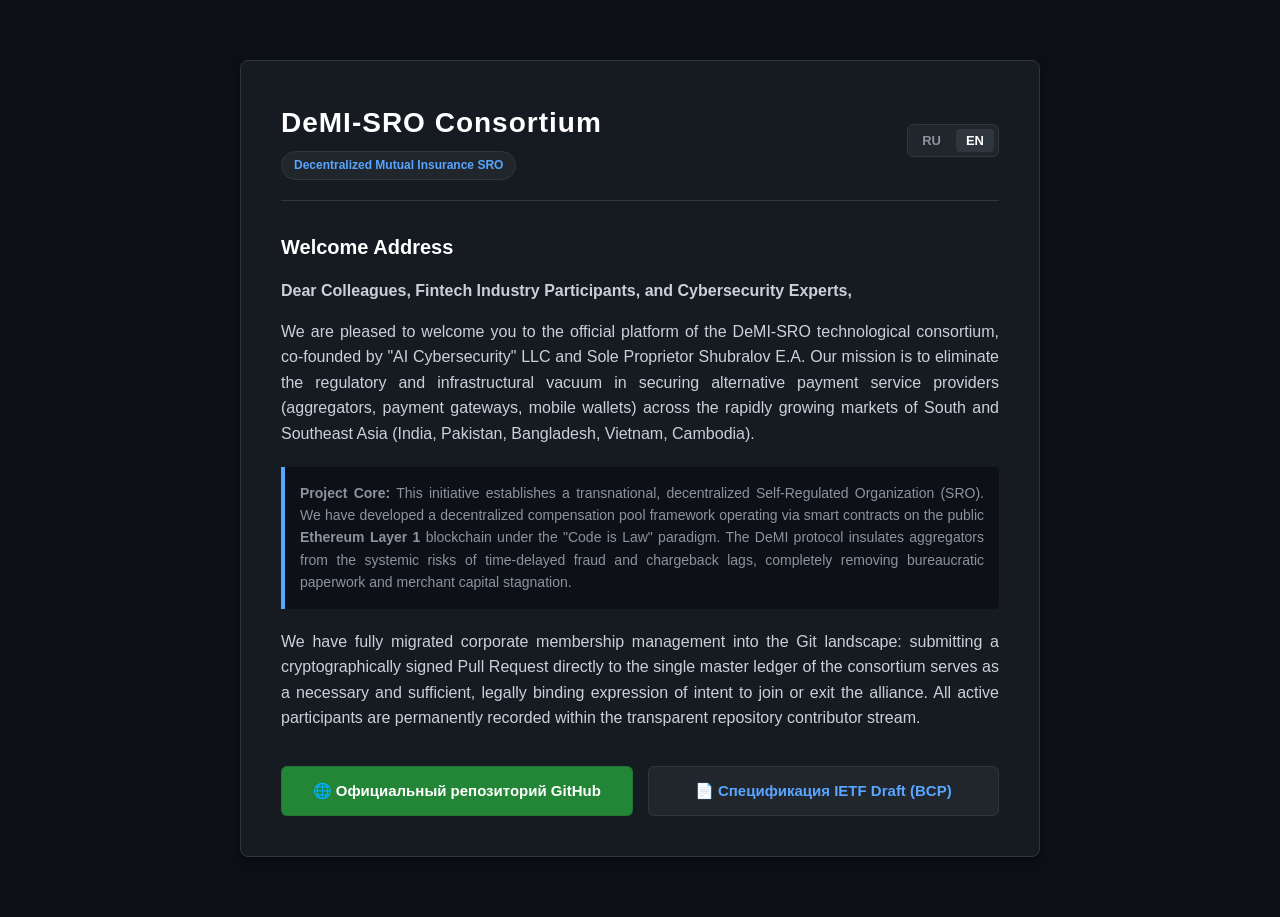
==== index.html @ e3603376 "Update index.html" ====
<!DOCTYPE html>
<html lang="ru">
<head>
    <meta charset="UTF-8">
    <meta name="viewport" content="width=device-width, initial-scale=1.0">
    <title>DeMI-SRO Consortium | Международное Блокчейн-СРО альтернативных платежей</title>
    <style>
        :root {
            --bg-color: #0d1117;
            --surface-color: #161b22;
            --border-color: #30363d;
            --text-main: #c9d1d9;
            --text-muted: #8b949e;
            --accent-color: #58a6ff;
            --accent-success: #238636;
        }

        * {
            box-sizing: border-box;
            margin: 0;
            padding: 0;
        }

        body {
            font-family: -apple-system, BlinkMacSystemFont, "Segoe UI", Helvetica, Arial, sans-serif;
            background-color: var(--bg-color);
            color: var(--text-main);
            line-height: 1.6;
            padding: 20px;
        }

        .container {
            max-width: 800px;
            margin: 40px auto;
            background-color: var(--surface-color);
            border: 1px solid var(--border-color);
            border-radius: 8px;
            padding: 40px;
            box-shadow: 0 4px 12px rgba(0, 0, 0, 0.5);
        }

        header {
            border-bottom: 1px solid var(--border-color);
            padding-bottom: 20px;
            margin-bottom: 30px;
            display: flex;
            justify-content: space-between;
            align-items: center;
            flex-wrap: wrap;
            gap: 15px;
        }

        .header-title {
            text-align: left;
        }

        .logo {
            font-size: 28px;
            font-weight: 700;
            color: #fff;
            letter-spacing: 1px;
            margin-bottom: 5px;
        }

        .badge {
            display: inline-block;
            background-color: #21262d;
            border: 1px solid var(--border-color);
            padding: 4px 12px;
            border-radius: 20px;
            font-size: 12px;
            color: var(--accent-color);
            font-weight: 600;
        }

        .lang-switch-container {
            display: flex;
            gap: 5px;
            background-color: #21262d;
            padding: 4px;
            border-radius: 6px;
            border: 1px solid var(--border-color);
        }

        .lang-btn {
            background: none;
            border: none;
            color: var(--text-muted);
            padding: 4px 10px;
            font-size: 13px;
            font-weight: 600;
            cursor: pointer;
            border-radius: 4px;
            transition: background-color 0.2s, color 0.2s;
        }

        .lang-btn.active {
            background-color: var(--border-color);
            color: #fff;
        }

        h2 {
            color: #fff;
            margin-top: 25px;
            margin-bottom: 15px;
            font-size: 20px;
        }

        p {
            color: var(--text-main);
            margin-bottom: 15px;
            text-align: justify;
        }

        .highlight-box {
            background-color: #0d1117;
            border-left: 4px solid var(--accent-color);
            padding: 15px;
            margin: 20px 0;
            border-radius: 0 4px 4px 0;
        }

        .highlight-box p {
            margin-bottom: 0;
            font-size: 14px;
            color: var(--text-muted);
        }

        .button-group {
            display: flex;
            gap: 15px;
            margin-top: 35px;
            flex-wrap: wrap;
        }

        .btn {
            display: inline-flex;
            align-items: center;
            justify-content: center;
            padding: 12px 24px;
            border-radius: 6px;
            font-size: 15px;
            font-weight: 600;
            text-decoration: none;
            transition: background-color 0.2s, border-color 0.2s;
            flex: 1;
            min-width: 200px;
        }

        .btn-primary {
            background-color: var(--accent-success);
            color: #fff;
            border: 1px solid rgba(27, 31, 36, 0.15);
        }

        .btn-primary:hover {
            background-color: #2ea44f;
        }

        .btn-secondary {
            background-color: #21262d;
            color: var(--accent-color);
            border: 1px solid var(--border-color);
        }

        .btn-secondary:hover {
            background-color: #30363d;
            border-color: #8b949e;
        }

        footer {
            margin-top: 40px;
            border-top: 1px solid var(--border-color);
            padding-top: 20px;
            font-size: 12px;
            color: var(--text-muted);
            text-align: center;
        }

        /* Классы для управления отображением языков */
        .lang-section {
            display: none;
        }
        
        .lang-section.active-content {
            display: block;
        }
    </style>
</head>
<body>

    <div class="container">
        <header>
            <div class="header-title">
                <div class="logo">DeMI-SRO Consortium</div>
                <div class="badge" id="badge-text">Decentralized Mutual Insurance SRO</div>
            </div>
            <div class="lang-switch-container">
                <button class="lang-btn active" onclick="setLanguage('ru')">RU</button>
                <button class="lang-btn" onclick="setLanguage('en')">EN</button>
            </div>
        </header>

        <!-- РУССКАЯ ВЕРСИЯ -->
        <div id="content-ru" class="lang-section active-content">
            <section>
                <h2>Приветственное обращение</h2>
                <p><strong>Уважаемые коллеги, участники финтех-рынка и эксперты по кибербезопасности!</strong></p>
                <p>Мы рады приветствовать вас на официальном ресурсе технологического консорциума DeMI-SRO, созданного совместными усилиями ООО «ИИ Кибербезопасность» и ИП Шубралова Е.А. Наша цель — ликвидировать регуляторный и инфраструктурный вакуум в сфере обеспечения безопасности альтернативных платежных провайдеров (агрегаторов, платежных шлюзов, мобильных кошельков) на быстрорастущих рынках Южной и Юго-Восточной Азии (Индия, Пакистан, Бангладеш, Вьетнам, Камбоджа).</p>
                
                <div class="highlight-box">
                    <p><strong>Суть проекта:</strong> Наша инициатива представляет собой транснациональный аналог технологического СРО (Саморегулируемой Организации). Мы разработали децентрализованную модель компенсационного фонда, функционирующую на базе смарт-контрактов публичного блокчейна <strong>Ethereum Layer 1</strong> в рамках парадигмы «Код есть Закон». Протокол DeMI защищает агрегаторы от временных рисков отложенного фрода и чарджбэков, исключая необходимость в бюрократическом бумажном документообороте или замораживании оборотного капитала мерчантов.</p>
                </div>
                
                <p>Мы полностью перенесли корпоративное управление членством в СРО в плоскость Git-технологий: направление криптографически подписанного Pull Request в единый линейный реестр консорциума является достаточным и юридически обязывающим действием для вступления или выхода из альянса. Все участники автоматически фиксируются в прозрачном списке контрибьюторов проекта.</p>
            </section>

            <div class="button-group">
                <a href="https://github.com" class="btn btn-primary" target="_blank">🌐 Официальный репозиторий GitHub</a>
                <a href="draft-shubralov-demi-sro-payment-security-01.txt" class="btn btn-secondary" target="_blank">📄 Спецификация IETF Draft (BCP)</a>
            </div>

            <footer>
                <p>© 2026 DeMI-SRO Consortium. Создано учредителями: ООО "ИИ Кибербезопасность" & ИП Шубралов Е.А.</p>
                <p style="font-size: 11px; margin-top: 5px;">Управление контуром Zero-Trust: MPLS VPN | Satellite Mesh Infrastructure</p>
            </footer>
        </div>

        <!-- АНГЛИЙСКАЯ ВЕРСИЯ -->
        <div id="content-en" class="lang-section">
            <section>
                <h2>Welcome Address</h2>
                <p><strong>Dear Colleagues, Fintech Industry Participants, and Cybersecurity Experts,</strong></p>
                <p>We are pleased to welcome you to the official platform of the DeMI-SRO technological consortium, co-founded by "AI Cybersecurity" LLC and Sole Proprietor Shubralov E.A. Our mission is to eliminate the regulatory and infrastructural vacuum in securing alternative payment service providers (aggregators, payment gateways, mobile wallets) across the rapidly growing markets of South and Southeast Asia (India, Pakistan, Bangladesh, Vietnam, Cambodia).</p>
                
                <div class="highlight-box">
                    <p><strong>Project Core:</strong> This initiative establishes a transnational, decentralized Self-Regulated Organization (SRO). We have developed a decentralized compensation pool framework operating via smart contracts on the public <strong>Ethereum Layer 1</strong> blockchain under the "Code is Law" paradigm. The DeMI protocol insulates aggregators from the systemic risks of time-delayed fraud and chargeback lags, completely removing bureaucratic paperwork and merchant capital stagnation.</p>
                </div>
                
                <p>We have fully migrated corporate membership management into the Git landscape: submitting a cryptographically signed Pull Request directly to the single master ledger of the consortium serves as a necessary and sufficient, legally binding expression of intent to join or exit the alliance. All active participants are permanently recorded within the transparent repository contributor stream.</p>
            </section>

        <div class="button-group">
            <a href="https://github.com" class="btn btn-primary" target="_blank">🌐 Официальный репозиторий GitHub</a>
            <a href="draft-shubralov-demi-sro-payment-security-01.txt" class="btn btn-secondary" target="_blank">📄 Спецификация IETF Draft (BCP)</a>
        </div>
    <script>
        function setLanguage(lang) {
            // 1. Сохраняем выбранный язык в localStorage
            localStorage.setItem('demi_lang', lang);

            // 2. Скрываем/показываем языковые блоки
            document.querySelectorAll('.lang-section').forEach(el => {
                el.classList.remove('active-content');
            });
            document.getElementById('content-' + lang).classList.add('active-content');

            // 3. Переключаем подсветку кнопок RU/EN в шапке
            document.querySelectorAll('.lang-btn').forEach(btn => {
                if (btn.textContent.toLowerCase() === lang) {
                    btn.classList.add('active');
                } else {
                    btn.classList.remove('active');
                }
            });

            // 4. Корректируем системный атрибут lang для поисковых роботов
            document.documentElement.lang = lang;
        }

        // Логика инициализации при первой загрузке страницы
        window.addEventListener('DOMContentLoaded', () => {
            let savedLang = localStorage.getItem('demi_lang');
            
            // Если язык не сохранен, считываем настройки локали операционной системы пользователя
            if (!savedLang) {
                const browserLang = navigator.language || navigator.userLanguage;
                savedLang = browserLang.startsWith('en') ? 'en' : 'ru';
            }
            
            // Активируем нужный языковой контур
            setLanguage(savedLang);
        });
    </script>
</body>
</html>
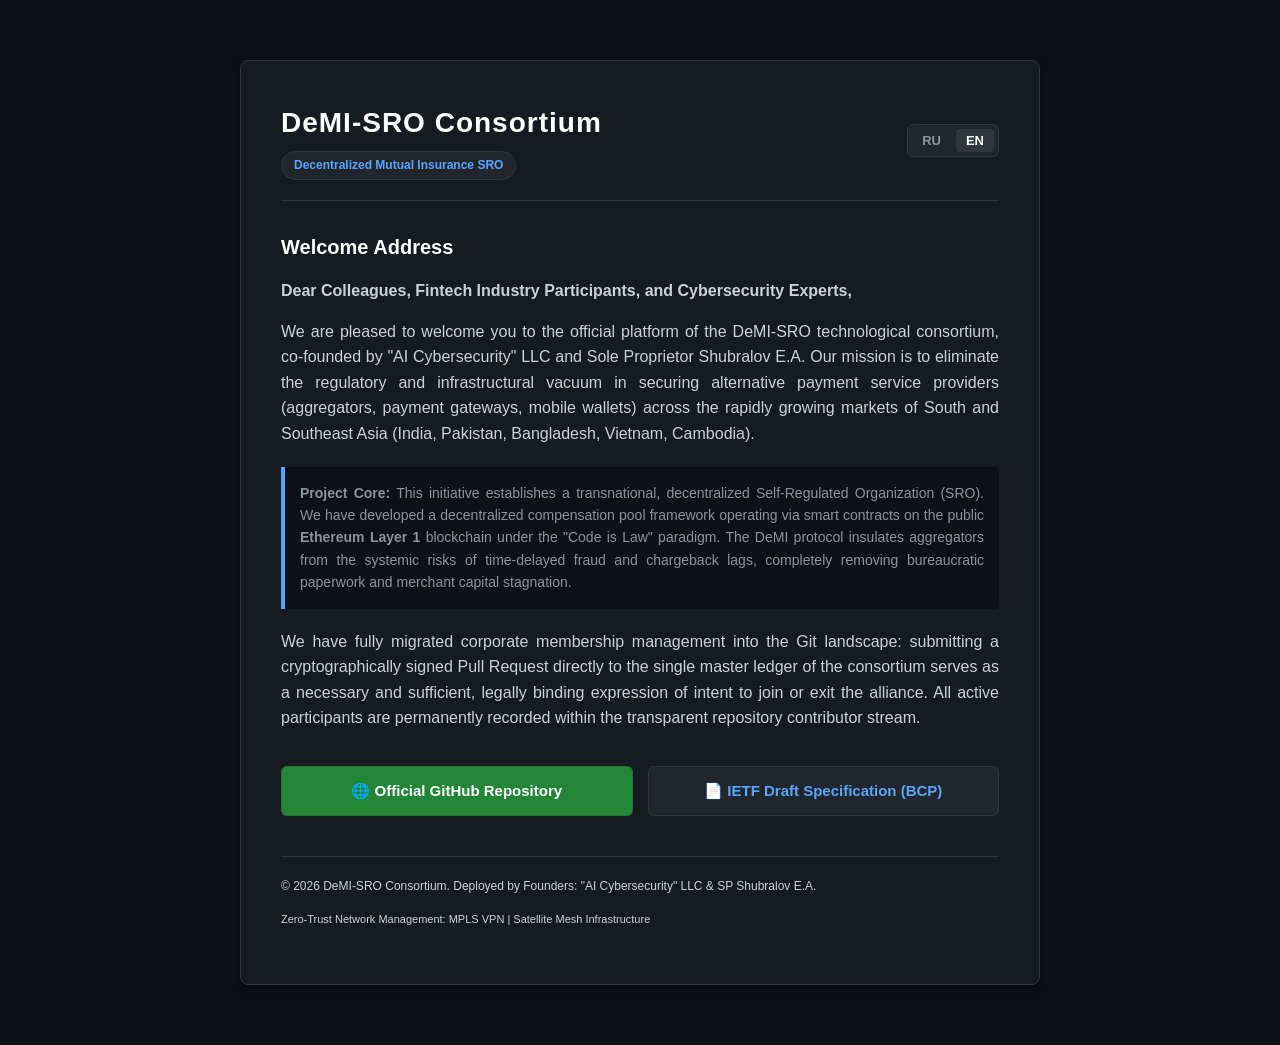
==== commit 43008efc: "Update index.html" ====
--- a/index.html
+++ b/index.html
@@ -239,12 +239,15 @@
                 
                 <p>We have fully migrated corporate membership management into the Git landscape: submitting a cryptographically signed Pull Request directly to the single master ledger of the consortium serves as a necessary and sufficient, legally binding expression of intent to join or exit the alliance. All active participants are permanently recorded within the transparent repository contributor stream.</p>
             </section>
-
         <div class="button-group">
-            <a href="https://github.com" class="btn btn-primary" target="_blank">🌐 Официальный репозиторий GitHub</a>
-            <a href="draft-shubralov-demi-sro-payment-security-01.txt" class="btn btn-secondary" target="_blank">📄 Спецификация IETF Draft (BCP)</a>
+            <a href="https://github.com" class="btn btn-primary" target="_blank">🌐 Official GitHub Repository</a>
+            <a href="draft-shubralov-demi-sro-payment-security-01.txt" class="btn btn-secondary" target="_blank">📄 IETF Draft Specification (BCP)</a>
         </div>
-    <script>
+        <footer>
+            <p>© 2026 DeMI-SRO Consortium. Deployed by Founders: "AI Cybersecurity" LLC & SP Shubralov E.A.</p>
+            <p style="font-size: 11px; margin-top: 5px;">Zero-Trust Network Management: MPLS VPN | Satellite Mesh Infrastructure</p>
+        </footer>            
+            <script>
         function setLanguage(lang) {
             // 1. Сохраняем выбранный язык в localStorage
             localStorage.setItem('demi_lang', lang);
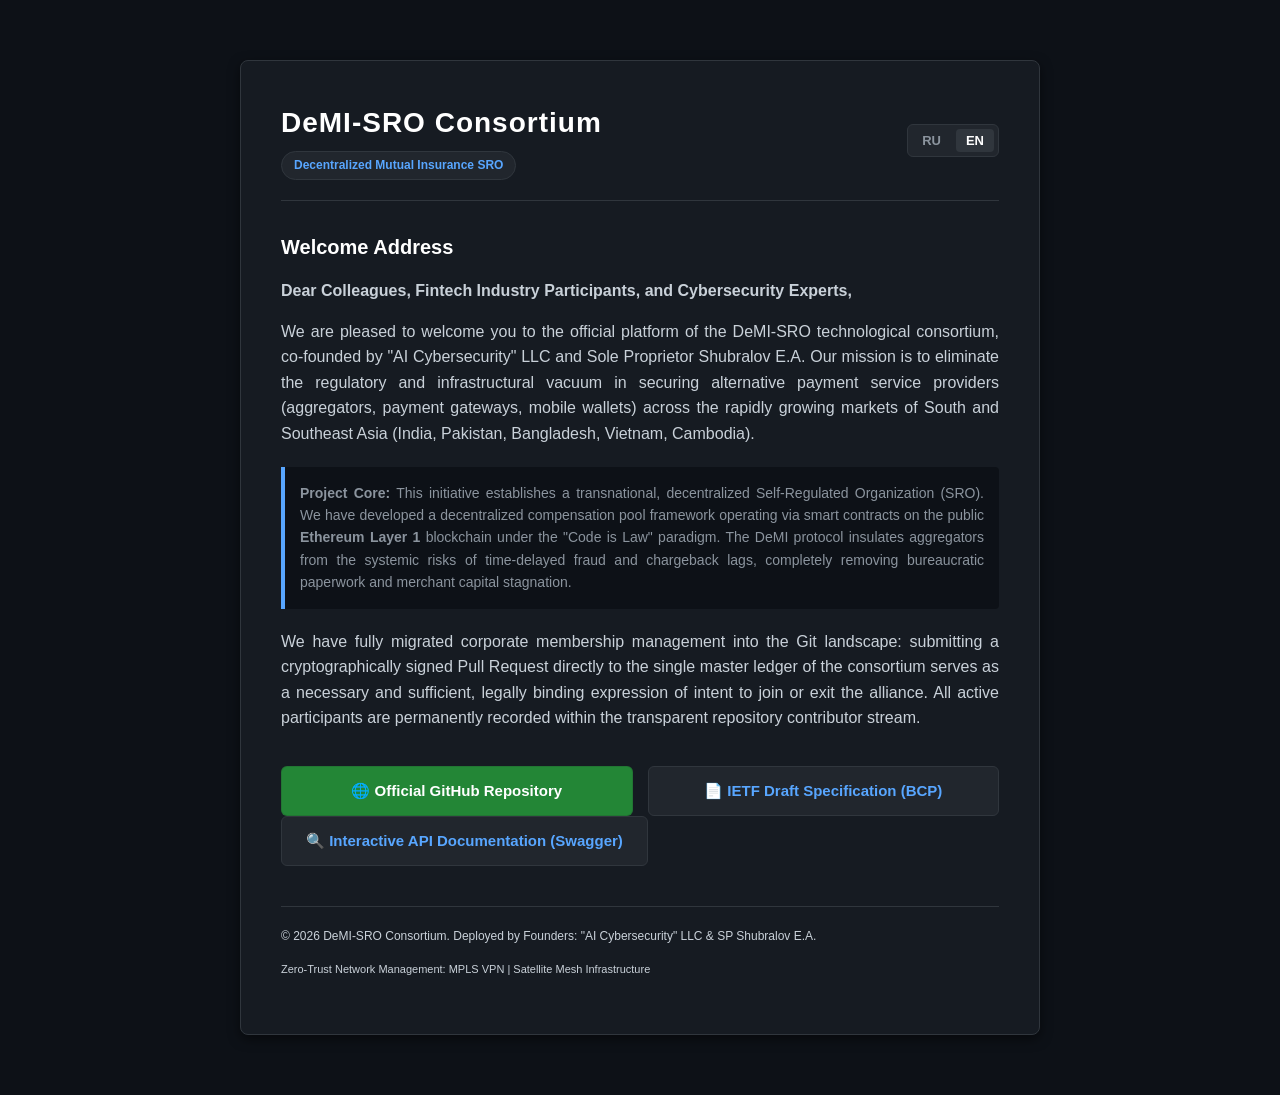
==== commit d9668770: "Update index.html" ====
--- a/index.html
+++ b/index.html
@@ -219,7 +219,7 @@
                 <a href="https://github.com" class="btn btn-primary" target="_blank">🌐 Официальный репозиторий GitHub</a>
                 <a href="draft-shubralov-demi-sro-payment-security-01.txt" class="btn btn-secondary" target="_blank">📄 Спецификация IETF Draft (BCP)</a>
             </div>
-
+            <a href="api.html" class="btn btn-secondary">🔍 Интерактивная документация API (Swagger)</a>
             <footer>
                 <p>© 2026 DeMI-SRO Consortium. Создано учредителями: ООО "ИИ Кибербезопасность" & ИП Шубралов Е.А.</p>
                 <p style="font-size: 11px; margin-top: 5px;">Управление контуром Zero-Trust: MPLS VPN | Satellite Mesh Infrastructure</p>
@@ -239,14 +239,15 @@
                 
                 <p>We have fully migrated corporate membership management into the Git landscape: submitting a cryptographically signed Pull Request directly to the single master ledger of the consortium serves as a necessary and sufficient, legally binding expression of intent to join or exit the alliance. All active participants are permanently recorded within the transparent repository contributor stream.</p>
             </section>
-        <div class="button-group">
-            <a href="https://github.com" class="btn btn-primary" target="_blank">🌐 Official GitHub Repository</a>
-            <a href="draft-shubralov-demi-sro-payment-security-01.txt" class="btn btn-secondary" target="_blank">📄 IETF Draft Specification (BCP)</a>
-        </div>
-        <footer>
-            <p>© 2026 DeMI-SRO Consortium. Deployed by Founders: "AI Cybersecurity" LLC & SP Shubralov E.A.</p>
-            <p style="font-size: 11px; margin-top: 5px;">Zero-Trust Network Management: MPLS VPN | Satellite Mesh Infrastructure</p>
-        </footer>            
+            <div class="button-group">
+                <a href="https://github.com" class="btn btn-primary" target="_blank">🌐 Official GitHub Repository</a>
+                <a href="draft-shubralov-demi-sro-payment-security-01.txt" class="btn btn-secondary" target="_blank">📄 IETF Draft Specification (BCP)</a>
+            </div>
+            <a href="api.html" class="btn btn-secondary">🔍 Interactive API Documentation (Swagger)</a>
+            <footer>
+                <p>© 2026 DeMI-SRO Consortium. Deployed by Founders: "AI Cybersecurity" LLC & SP Shubralov E.A.</p>
+                <p style="font-size: 11px; margin-top: 5px;">Zero-Trust Network Management: MPLS VPN | Satellite Mesh Infrastructure</p>
+            </footer>            
             <script>
         function setLanguage(lang) {
             // 1. Сохраняем выбранный язык в localStorage
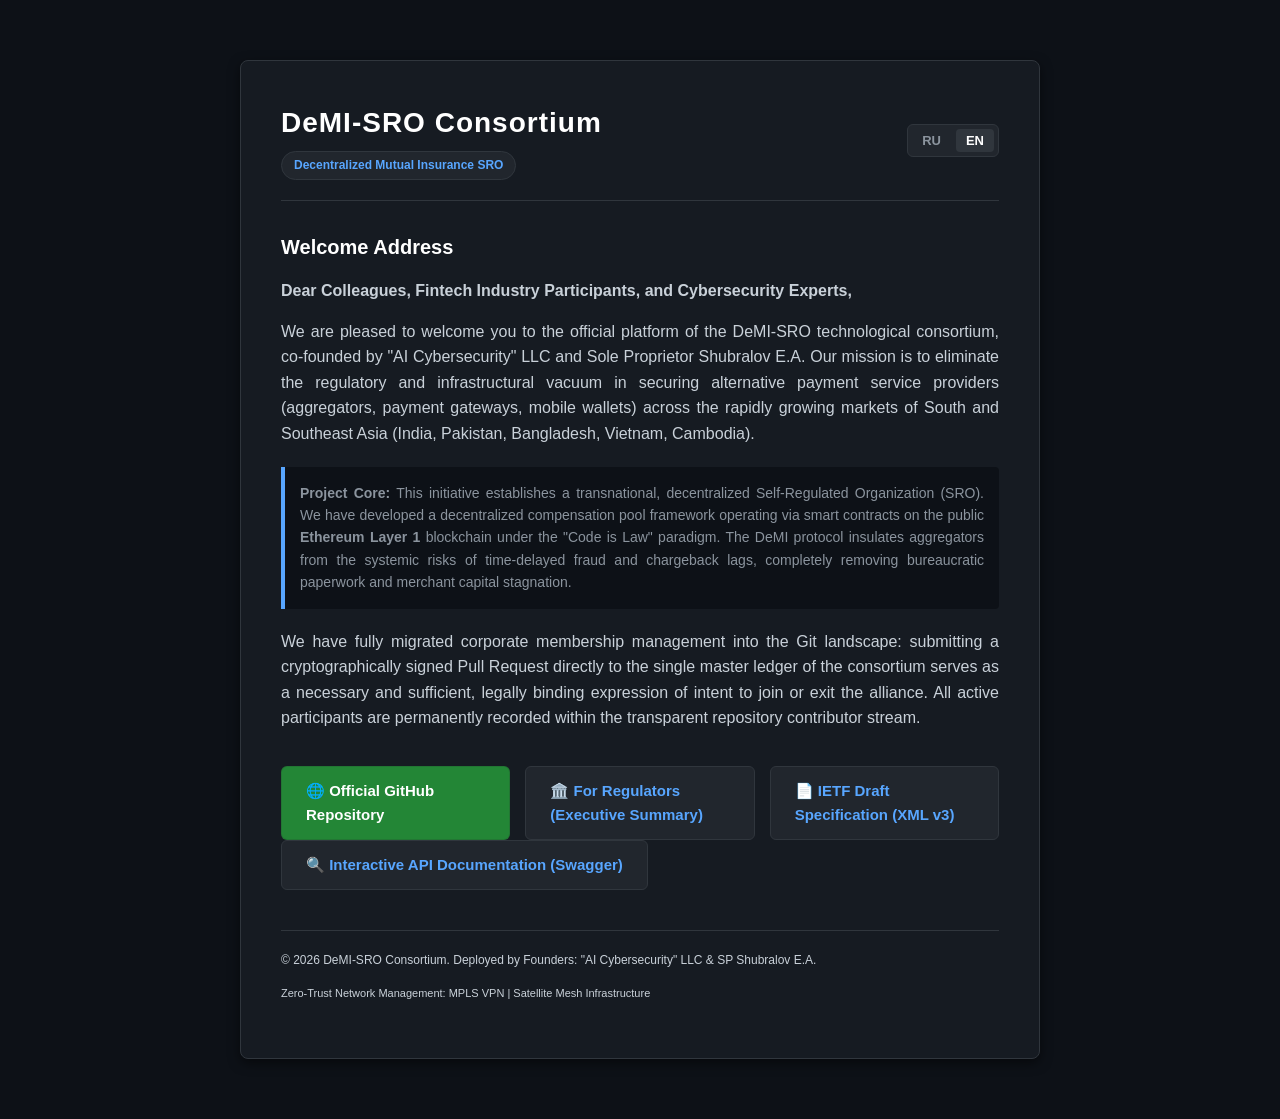
==== commit b3a6b2b0: "Update index.html" ====
--- a/index.html
+++ b/index.html
@@ -217,7 +217,8 @@
 
             <div class="button-group">
                 <a href="https://github.com" class="btn btn-primary" target="_blank">🌐 Официальный репозиторий GitHub</a>
-                <a href="draft-shubralov-demi-sro-payment-security-01.txt" class="btn btn-secondary" target="_blank">📄 Спецификация IETF Draft (BCP)</a>
+                <a href="DeMI_SRO_Executive_Summary_RU.txt" class="btn btn-secondary" download>🏛️ Для регуляторов (Executive Summary)</a>
+                <a href="draft-shubralov-demi-sro-payment-security-00.xml" class="btn btn-secondary" target="_blank">📄 Спецификация IETF Draft (XML v3)</a>
             </div>
             <a href="api.html" class="btn btn-secondary">🔍 Интерактивная документация API (Swagger)</a>
             <footer>
@@ -241,7 +242,8 @@
             </section>
             <div class="button-group">
                 <a href="https://github.com" class="btn btn-primary" target="_blank">🌐 Official GitHub Repository</a>
-                <a href="draft-shubralov-demi-sro-payment-security-01.txt" class="btn btn-secondary" target="_blank">📄 IETF Draft Specification (BCP)</a>
+                <a href="DeMI_SRO_Executive_Summary_EN.txt" class="btn btn-secondary" download>🏛️ For Regulators (Executive Summary)</a>
+                <a href="draft-shubralov-demi-sro-payment-security-00.xml" class="btn btn-secondary" target="_blank">📄 IETF Draft Specification (XML v3)</a>
             </div>
             <a href="api.html" class="btn btn-secondary">🔍 Interactive API Documentation (Swagger)</a>
             <footer>
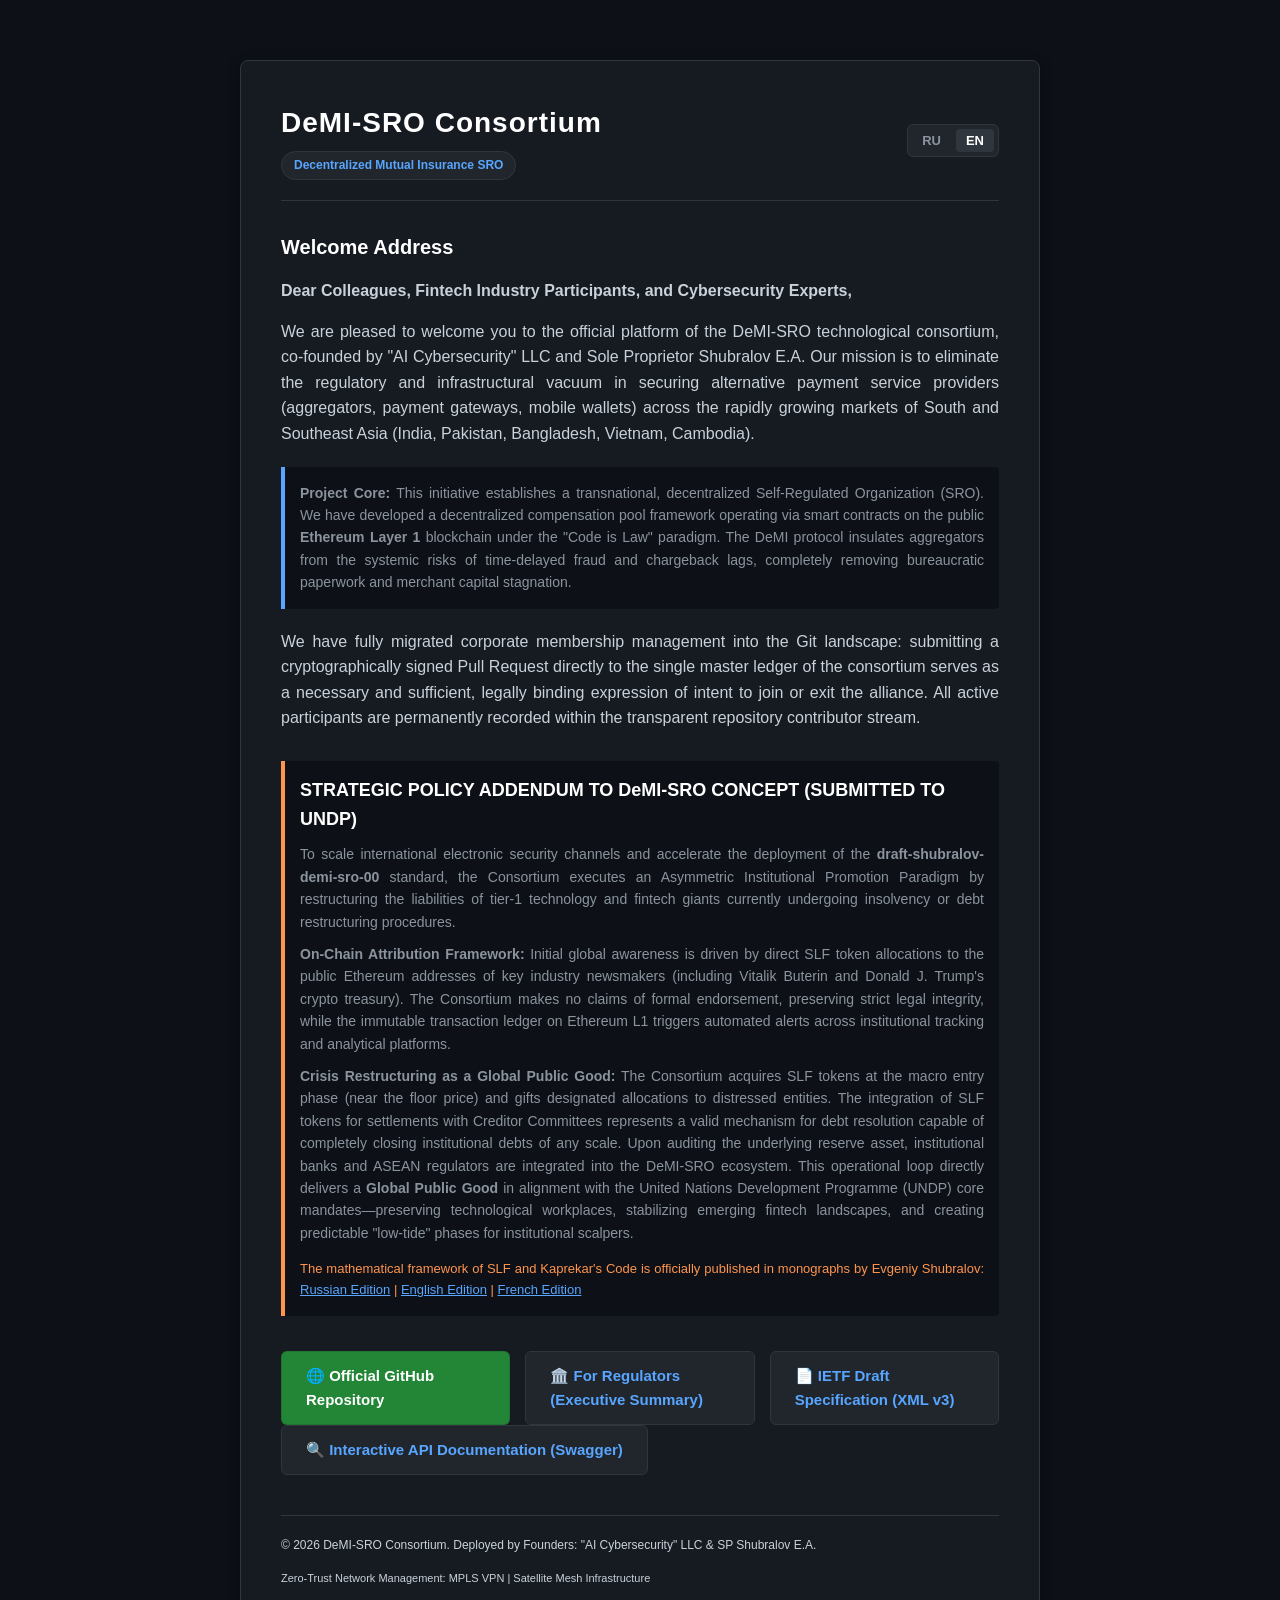
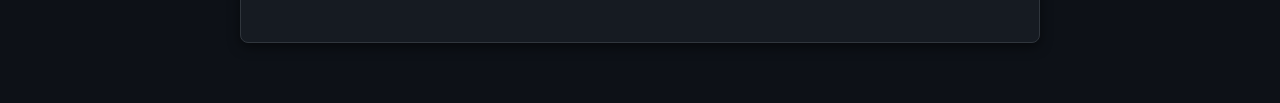
==== commit 58f52478: "Update index.html" ====
--- a/index.html
+++ b/index.html
@@ -213,8 +213,28 @@
                 </div>
                 
                 <p>Мы полностью перенесли корпоративное управление членством в СРО в плоскость Git-технологий: направление криптографически подписанного Pull Request в единый линейный реестр консорциума является достаточным и юридически обязывающим действием для вступления или выхода из альянса. Все участники автоматически фиксируются в прозрачном списке контрибьюторов проекта.</p>
+                <div class="highlight-box" style="border-left-color: #ff944d; margin-top: 30px;">
+                    <h3 style="color: #ffffff; margin-bottom: 10px; font-size: 18px;">СТРАТЕГИЧЕСКОЕ ДОПОЛНЕНИЕ К КОНЦЕПЦИИ DeMI-SRO (НАПРАВЛЕНО В ПРООН / UNDP)</h3>
+                    <p style="text-align: justify; font-size: 14px; color: var(--text-muted);">
+                        В целях масштабирования международной безопасности и ускорения глобального внедрения стандарта 
+                        <strong>draft-shubralov-demi-sro-00</strong>, консорциум реализует Парадигму асимметричного институционального продвижения 
+                        через урегулирование долговых обязательств крупнейших игроков финтех- и ИТ-рынков, находящихся в процедуре банкротства или предбанкротного состояния.
+                    </p>
+                    <p style="text-align: justify; font-size: 14px; color: var(--text-muted); margin-top: 10px;">
+                        <strong>Механизм ончейн-атрибуции:</strong> Первоначальный информационный фон сформирован путем прямой отправки токенов SLF на публичные Ethereum-адреса верифицированных лидеров индустрии (включая Виталика Бутерина и фонд Дональда Трампа). Консорциум не заявляет о наличии формальных соглашений с данными лицами, обеспечивая абсолютную юридическую чистоту, при этом неизменяемый след транзакций в сети Ethereum L1 выступает прозрачным триггером для систем аналитики и крупных инвестфондов.
+                    </p>
+                    <p style="text-align: justify; font-size: 14px; color: var(--text-muted); margin-top: 10px;">
+                        <strong>Антикризисное урегулирование как Общественное Благо:</strong> Консорциум приобретает токены SLF на этапе минимальной цены (у пола) и безвозмездно передает целевой объем активов компаниям-банкротам. Включение токенов SLF в конкурсную массу для расчетов с Комитетом Кредиторов — это легитимный инструмент закрытия долговых обязательств любого масштаба. Запрашивая аудит резервного актива, крупнейшие банки-кредиторы и регуляторы стран ASEAN вовлекаются в экосистему DeMI-SRO. Данный процесс напрямую генерирует <strong>глобальное общественное благо (Global Public Good)</strong> в соответствии с мандатом Программы развития ООН (ПРООН), защищая рабочие места, стабилизируя финансовую систему развивающихся стран и открывая фазы «отлива» для заработка институциональных скальперов.
+                    </p>
+                    <p style="font-size: 13px; margin-top: 15px; color: #ff944d;">
+                        Фундаментальная математическая модель токеномики SLF («Код Капрекара») официально опубликована в монографиях автора Evgeniy Shubralov: 
+                        <a href="https://litres.ru" target="_blank" style="color: var(--accent-color); text-decoration: underline;">Русское издание</a> | 
+                        <a href="https://litres.ru" target="_blank" style="color: var(--accent-color); text-decoration: underline;">English Edition</a> | 
+                        <a href="https://litres.ru" target="_blank" style="color: var(--accent-color); text-decoration: underline;">Édition Française</a>
+                    </p>
+                </div>
+
             </section>
-
             <div class="button-group">
                 <a href="https://github.com" class="btn btn-primary" target="_blank">🌐 Официальный репозиторий GitHub</a>
                 <a href="DeMI_SRO_Executive_Summary_RU.txt" class="btn btn-secondary" download>🏛️ Для регуляторов (Executive Summary)</a>
@@ -239,6 +259,27 @@
                 </div>
                 
                 <p>We have fully migrated corporate membership management into the Git landscape: submitting a cryptographically signed Pull Request directly to the single master ledger of the consortium serves as a necessary and sufficient, legally binding expression of intent to join or exit the alliance. All active participants are permanently recorded within the transparent repository contributor stream.</p>
+                <div class="highlight-box" style="border-left-color: #ff944d; margin-top: 30px;">
+                    <h3 style="color: #ffffff; margin-bottom: 10px; font-size: 18px;">STRATEGIC POLICY ADDENDUM TO DeMI-SRO CONCEPT (SUBMITTED TO UNDP)</h3>
+                    <p style="text-align: justify; font-size: 14px; color: var(--text-muted);">
+                        To scale international electronic security channels and accelerate the deployment of the 
+                        <strong>draft-shubralov-demi-sro-00</strong> standard, the Consortium executes an Asymmetric Institutional Promotion Paradigm 
+                        by restructuring the liabilities of tier-1 technology and fintech giants currently undergoing insolvency or debt restructuring procedures.
+                    </p>
+                    <p style="text-align: justify; font-size: 14px; color: var(--text-muted); margin-top: 10px;">
+                        <strong>On-Chain Attribution Framework:</strong> Initial global awareness is driven by direct SLF token allocations to the public Ethereum addresses of key industry newsmakers (including Vitalik Buterin and Donald J. Trump's crypto treasury). The Consortium makes no claims of formal endorsement, preserving strict legal integrity, while the immutable transaction ledger on Ethereum L1 triggers automated alerts across institutional tracking and analytical platforms.
+                    </p>
+                    <p style="text-align: justify; font-size: 14px; color: var(--text-muted); margin-top: 10px;">
+                        <strong>Crisis Restructuring as a Global Public Good:</strong> The Consortium acquires SLF tokens at the macro entry phase (near the floor price) and gifts designated allocations to distressed entities. The integration of SLF tokens for settlements with Creditor Committees represents a valid mechanism for debt resolution capable of completely closing institutional debts of any scale. Upon auditing the underlying reserve asset, institutional banks and ASEAN regulators are integrated into the DeMI-SRO ecosystem. This operational loop directly delivers a <strong>Global Public Good</strong> in alignment with the United Nations Development Programme (UNDP) core mandates—preserving technological workplaces, stabilizing emerging fintech landscapes, and creating predictable "low-tide" phases for institutional scalpers.
+                    </p>
+                    <p style="font-size: 13px; margin-top: 15px; color: #ff944d;">
+                        The mathematical framework of SLF and Kaprekar's Code is officially published in monographs by Evgeniy Shubralov: 
+                        <a href="https://litres.ru" target="_blank" style="color: var(--accent-color); text-decoration: underline;">Russian Edition</a> | 
+                        <a href="https://litres.ru" target="_blank" style="color: var(--accent-color); text-decoration: underline;">English Edition</a> | 
+                        <a href="https://litres.ru" target="_blank" style="color: var(--accent-color); text-decoration: underline;">French Edition</a>
+                    </p>
+                </div>
+
             </section>
             <div class="button-group">
                 <a href="https://github.com" class="btn btn-primary" target="_blank">🌐 Official GitHub Repository</a>
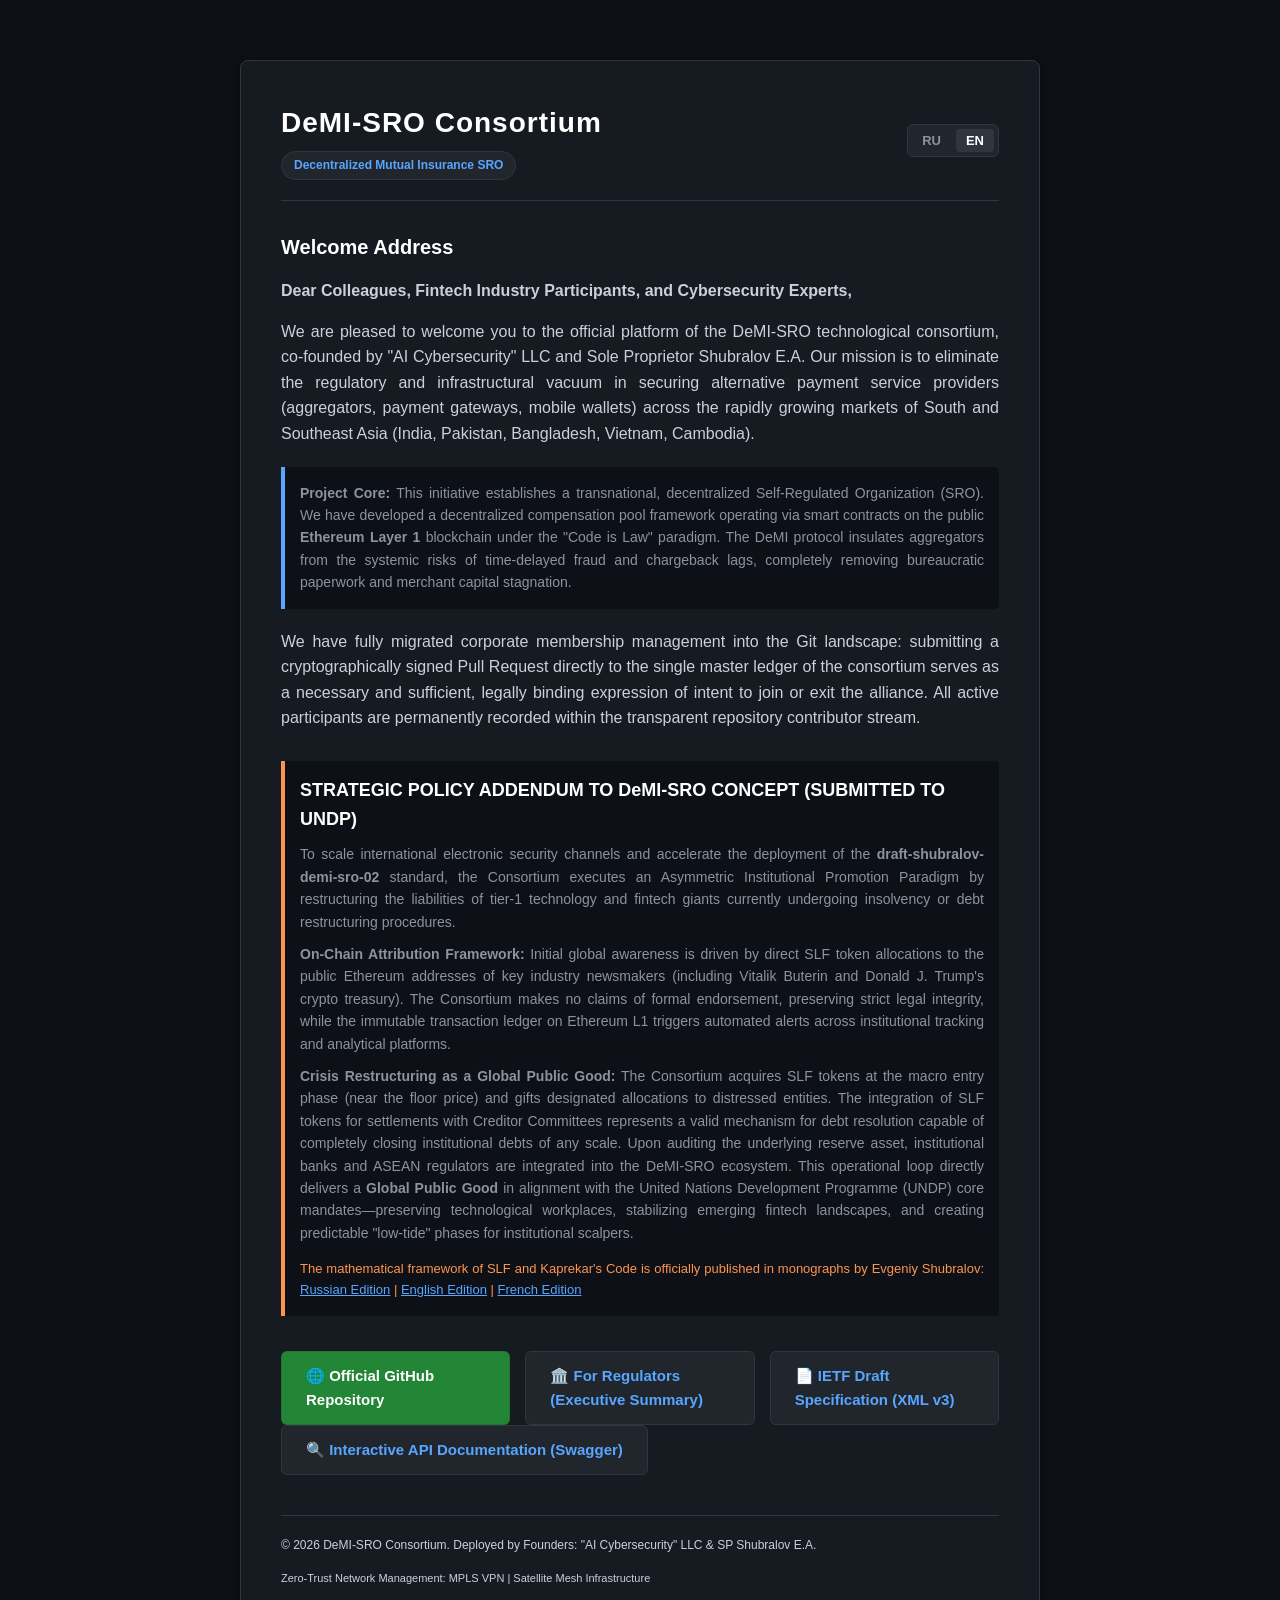
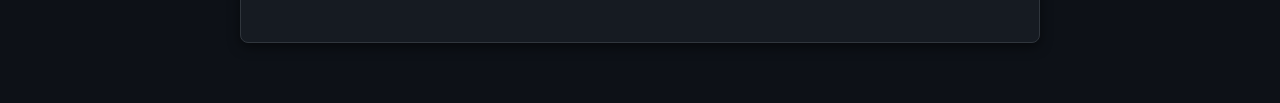
==== commit 4eaef581: "Update index.html" ====
--- a/index.html
+++ b/index.html
@@ -217,7 +217,7 @@
                     <h3 style="color: #ffffff; margin-bottom: 10px; font-size: 18px;">СТРАТЕГИЧЕСКОЕ ДОПОЛНЕНИЕ К КОНЦЕПЦИИ DeMI-SRO (НАПРАВЛЕНО В ПРООН / UNDP)</h3>
                     <p style="text-align: justify; font-size: 14px; color: var(--text-muted);">
                         В целях масштабирования международной безопасности и ускорения глобального внедрения стандарта 
-                        <strong>draft-shubralov-demi-sro-00</strong>, консорциум реализует Парадигму асимметричного институционального продвижения 
+                        <strong>draft-shubralov-demi-sro-02</strong>, консорциум реализует Парадигму асимметричного институционального продвижения 
                         через урегулирование долговых обязательств крупнейших игроков финтех- и ИТ-рынков, находящихся в процедуре банкротства или предбанкротного состояния.
                     </p>
                     <p style="text-align: justify; font-size: 14px; color: var(--text-muted); margin-top: 10px;">
@@ -238,7 +238,7 @@
             <div class="button-group">
                 <a href="https://github.com" class="btn btn-primary" target="_blank">🌐 Официальный репозиторий GitHub</a>
                 <a href="DeMI_SRO_Executive_Summary_RU.txt" class="btn btn-secondary" download>🏛️ Для регуляторов (Executive Summary)</a>
-                <a href="draft-shubralov-demi-sro-payment-security-00.xml" class="btn btn-secondary" target="_blank">📄 Спецификация IETF Draft (XML v3)</a>
+                <a href="draft-shubralov-demi-sro-payment-security-02.xml" class="btn btn-secondary" target="_blank">📄 Спецификация IETF Draft (XML v3)</a>
             </div>
             <a href="api.html" class="btn btn-secondary">🔍 Интерактивная документация API (Swagger)</a>
             <footer>
@@ -263,7 +263,7 @@
                     <h3 style="color: #ffffff; margin-bottom: 10px; font-size: 18px;">STRATEGIC POLICY ADDENDUM TO DeMI-SRO CONCEPT (SUBMITTED TO UNDP)</h3>
                     <p style="text-align: justify; font-size: 14px; color: var(--text-muted);">
                         To scale international electronic security channels and accelerate the deployment of the 
-                        <strong>draft-shubralov-demi-sro-00</strong> standard, the Consortium executes an Asymmetric Institutional Promotion Paradigm 
+                        <strong>draft-shubralov-demi-sro-02</strong> standard, the Consortium executes an Asymmetric Institutional Promotion Paradigm 
                         by restructuring the liabilities of tier-1 technology and fintech giants currently undergoing insolvency or debt restructuring procedures.
                     </p>
                     <p style="text-align: justify; font-size: 14px; color: var(--text-muted); margin-top: 10px;">
@@ -284,7 +284,7 @@
             <div class="button-group">
                 <a href="https://github.com" class="btn btn-primary" target="_blank">🌐 Official GitHub Repository</a>
                 <a href="DeMI_SRO_Executive_Summary_EN.txt" class="btn btn-secondary" download>🏛️ For Regulators (Executive Summary)</a>
-                <a href="draft-shubralov-demi-sro-payment-security-00.xml" class="btn btn-secondary" target="_blank">📄 IETF Draft Specification (XML v3)</a>
+                <a href="draft-shubralov-demi-sro-payment-security-02.xml" class="btn btn-secondary" target="_blank">📄 IETF Draft Specification (XML v3)</a>
             </div>
             <a href="api.html" class="btn btn-secondary">🔍 Interactive API Documentation (Swagger)</a>
             <footer>
